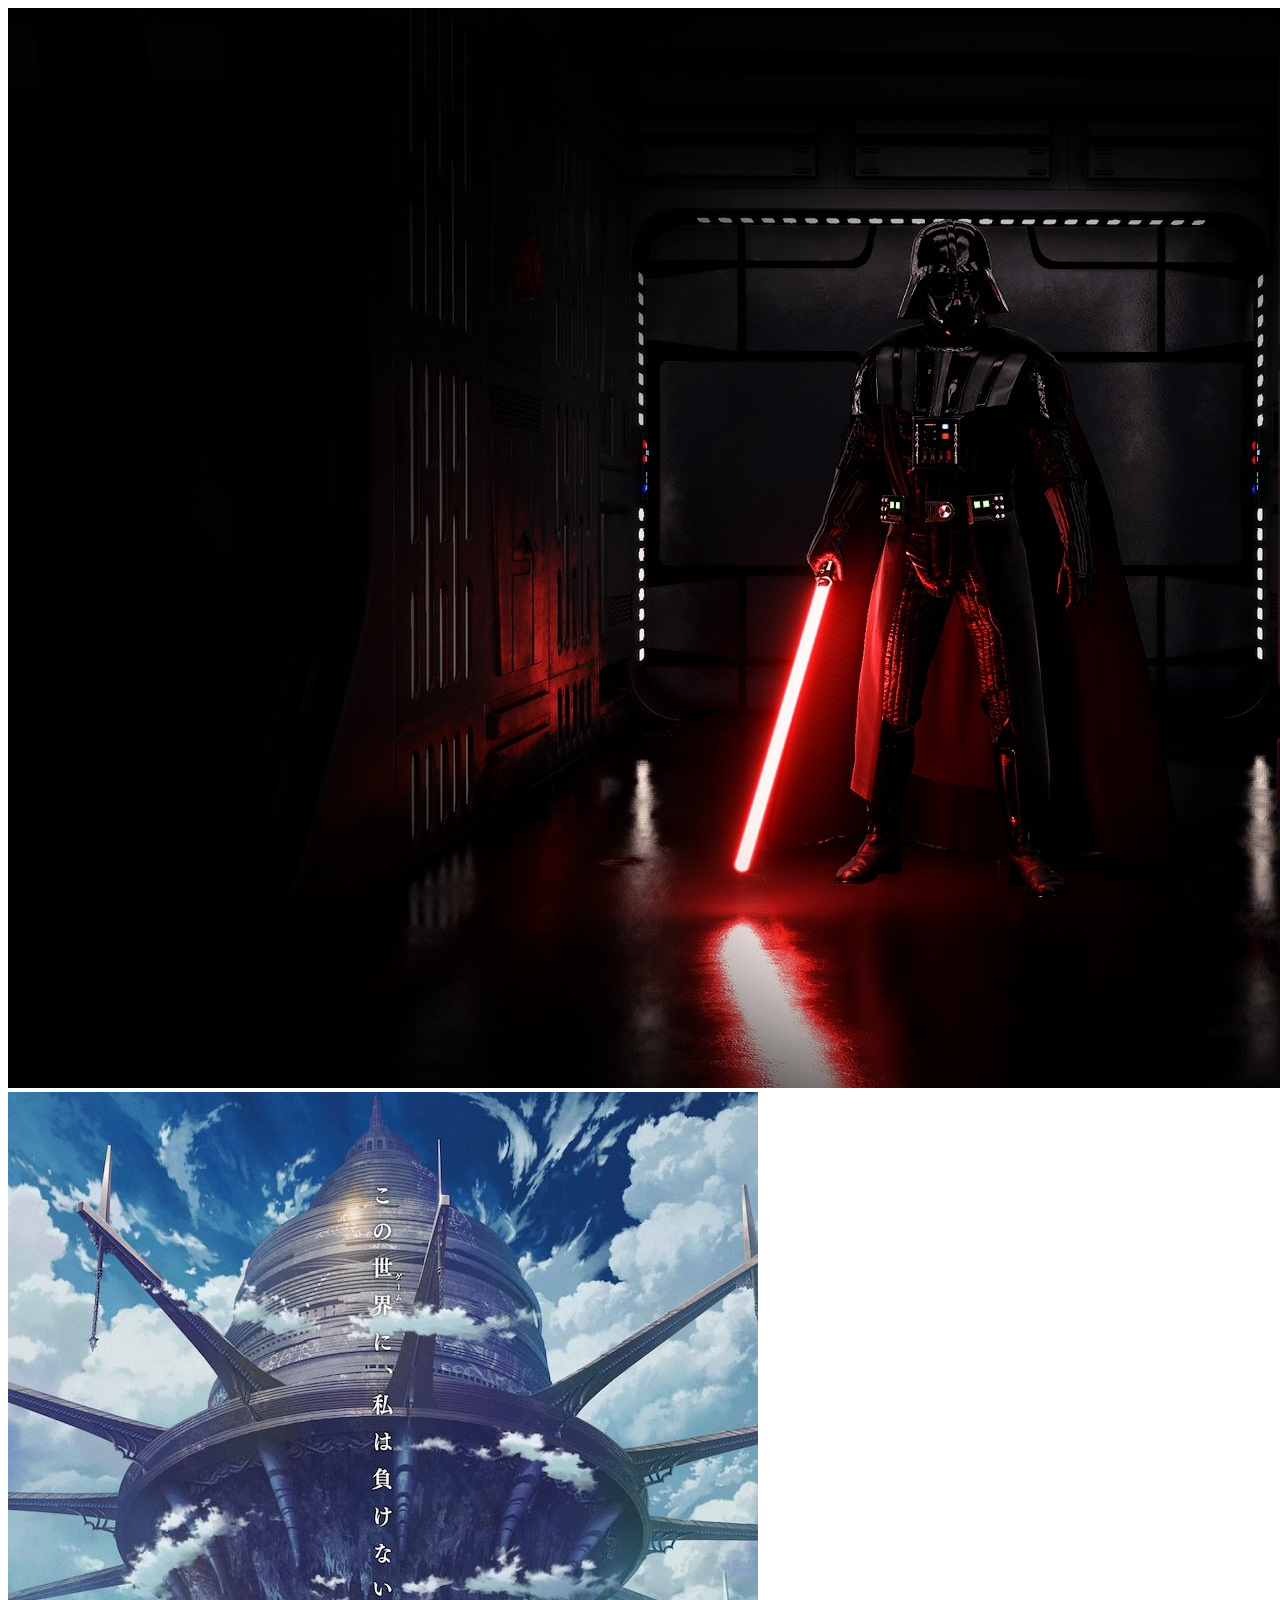
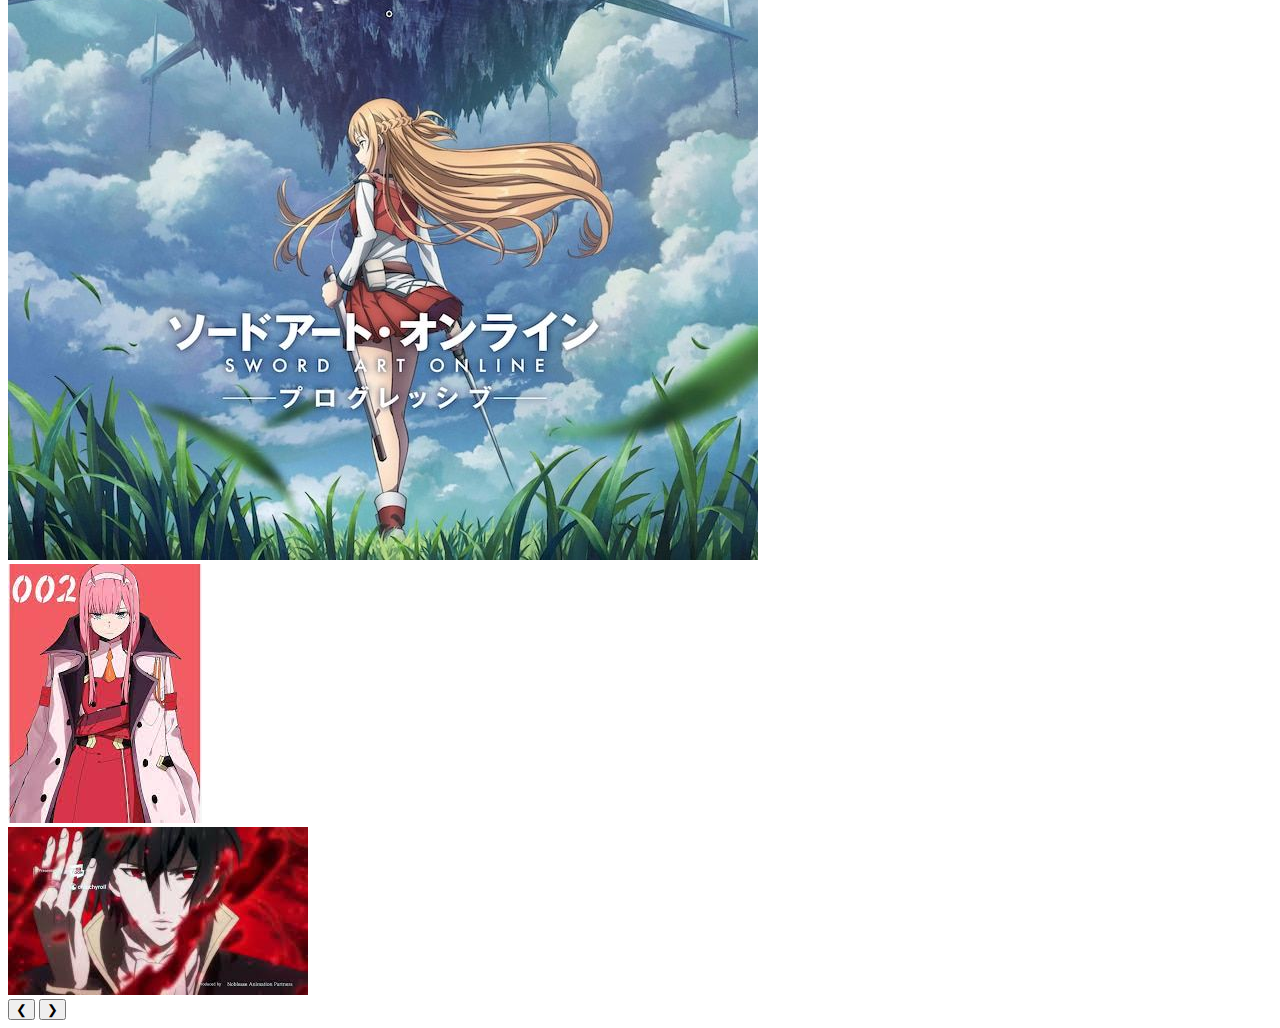
==== Web/Carouselle_HTML_CSS/Carousel.html @ 4dcbdda3 "début de caroussel en HTML/CSS et HTML/CSS/JS" ====
<!DOCTYPE html>

<html lang="fr">
    <head>
        <meta charset="UTF-8">
        <meta http-equiv="X-UA-Compatible" content="IE=edge">
        <meta name="viewport" content="width=device-width, initial-scale=1.0">
        <link rel="stylesheet" href="carousel.css">
        <title>Carouselle_HTML_CSS</title>
    </head>
    <body>
        <div class="carousel-container">
            <div class="carousel-slide">
              <img src="img/image1.jpg">
            </div>
            <div class="carousel-slide">
              <img src="img/image2.jpg">
            </div>
            <div class="carousel-slide">
              <img src="img/image3.jpg">
            </div>
            <div class="carousel-slide">
              <img src="img/image4.jpg">
            </div>
          </div>
          
          <button class="carousel-prev">&#10094;</button>
          <button class="carousel-next">&#10095;</button>
          
    </body>
</html>
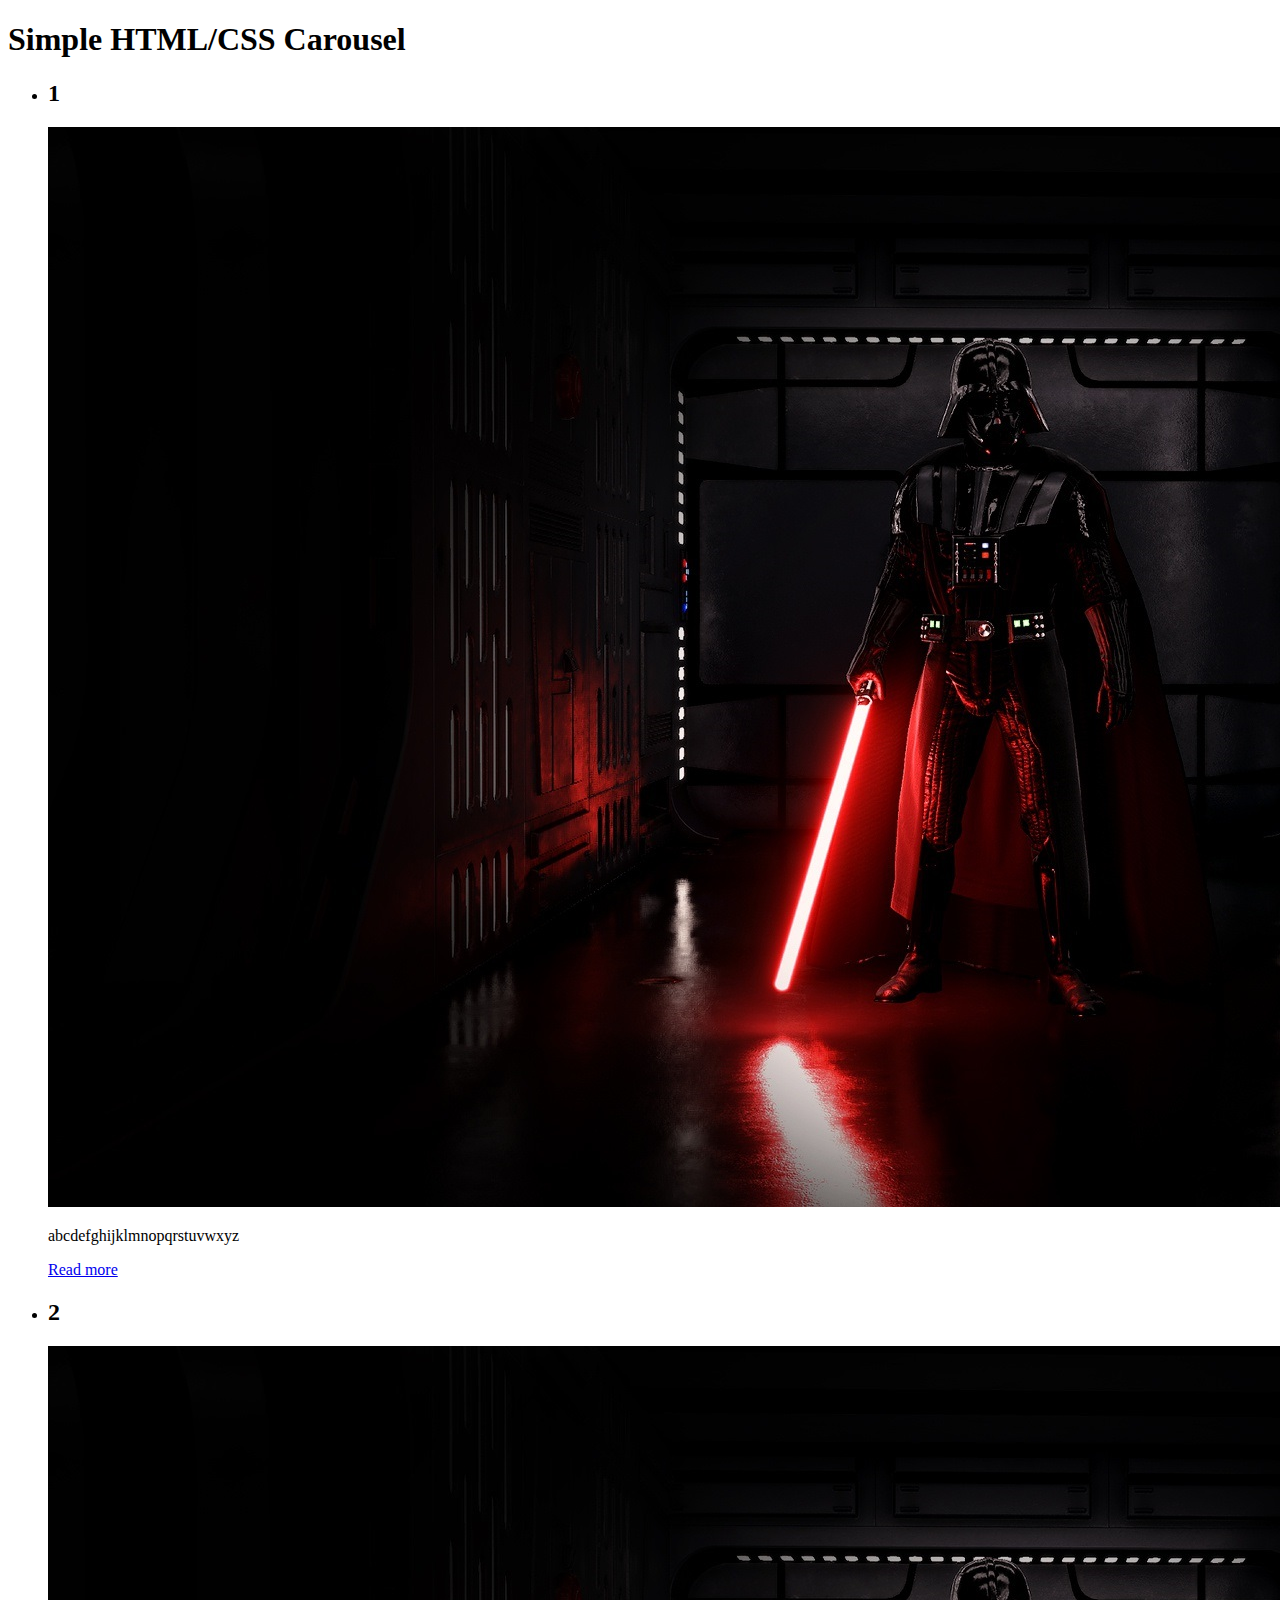
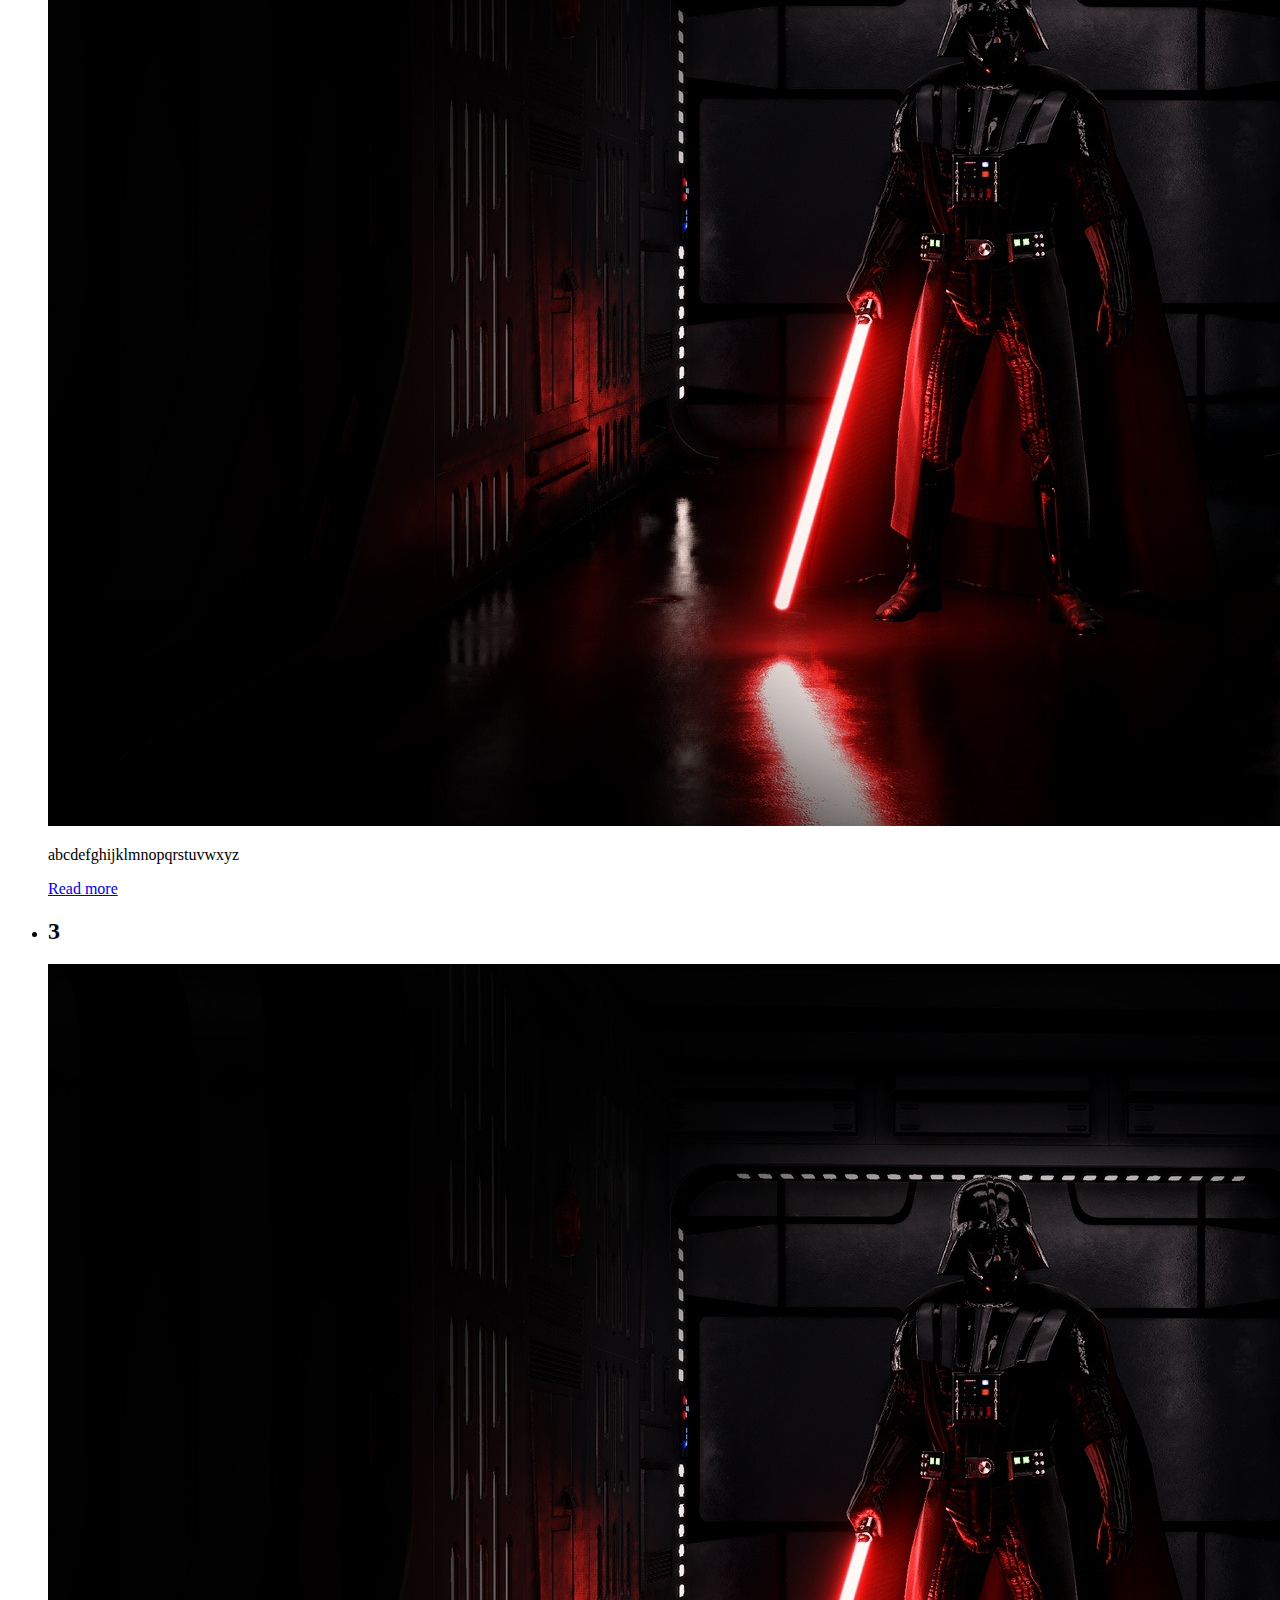
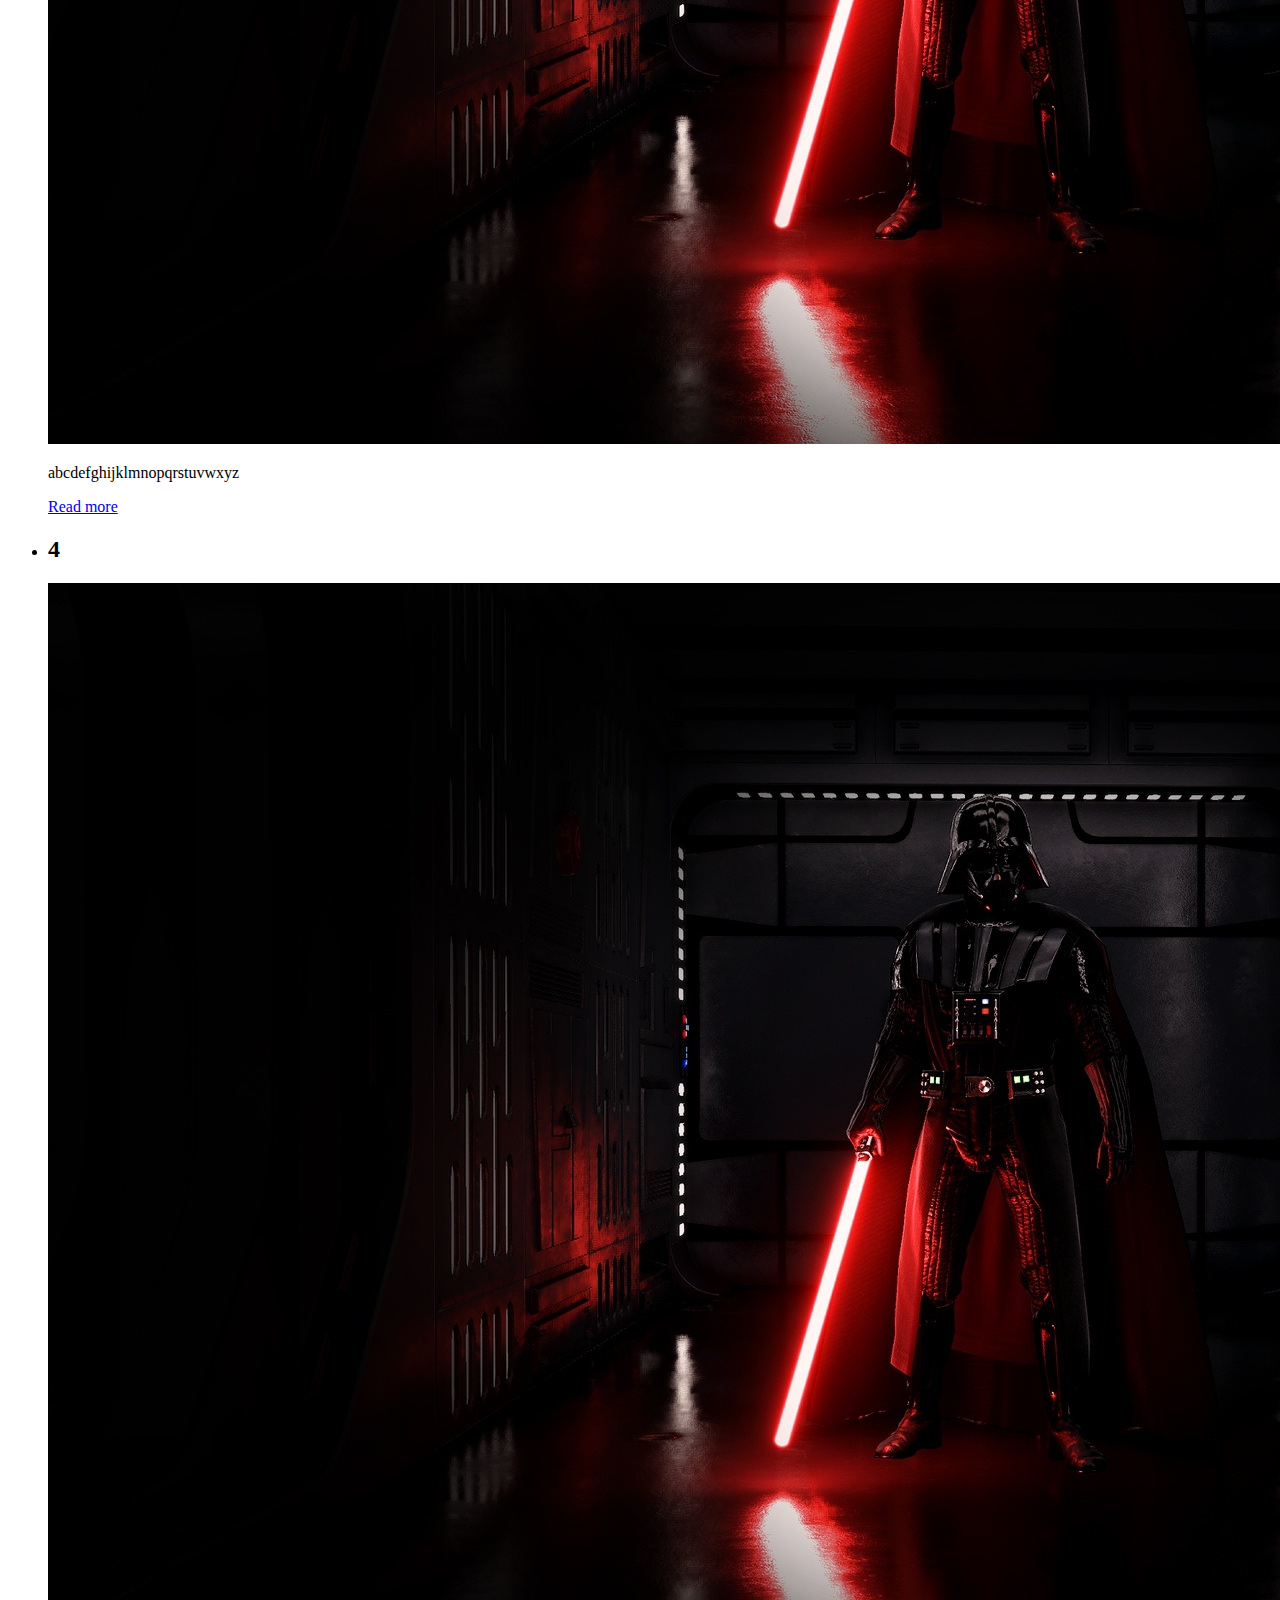
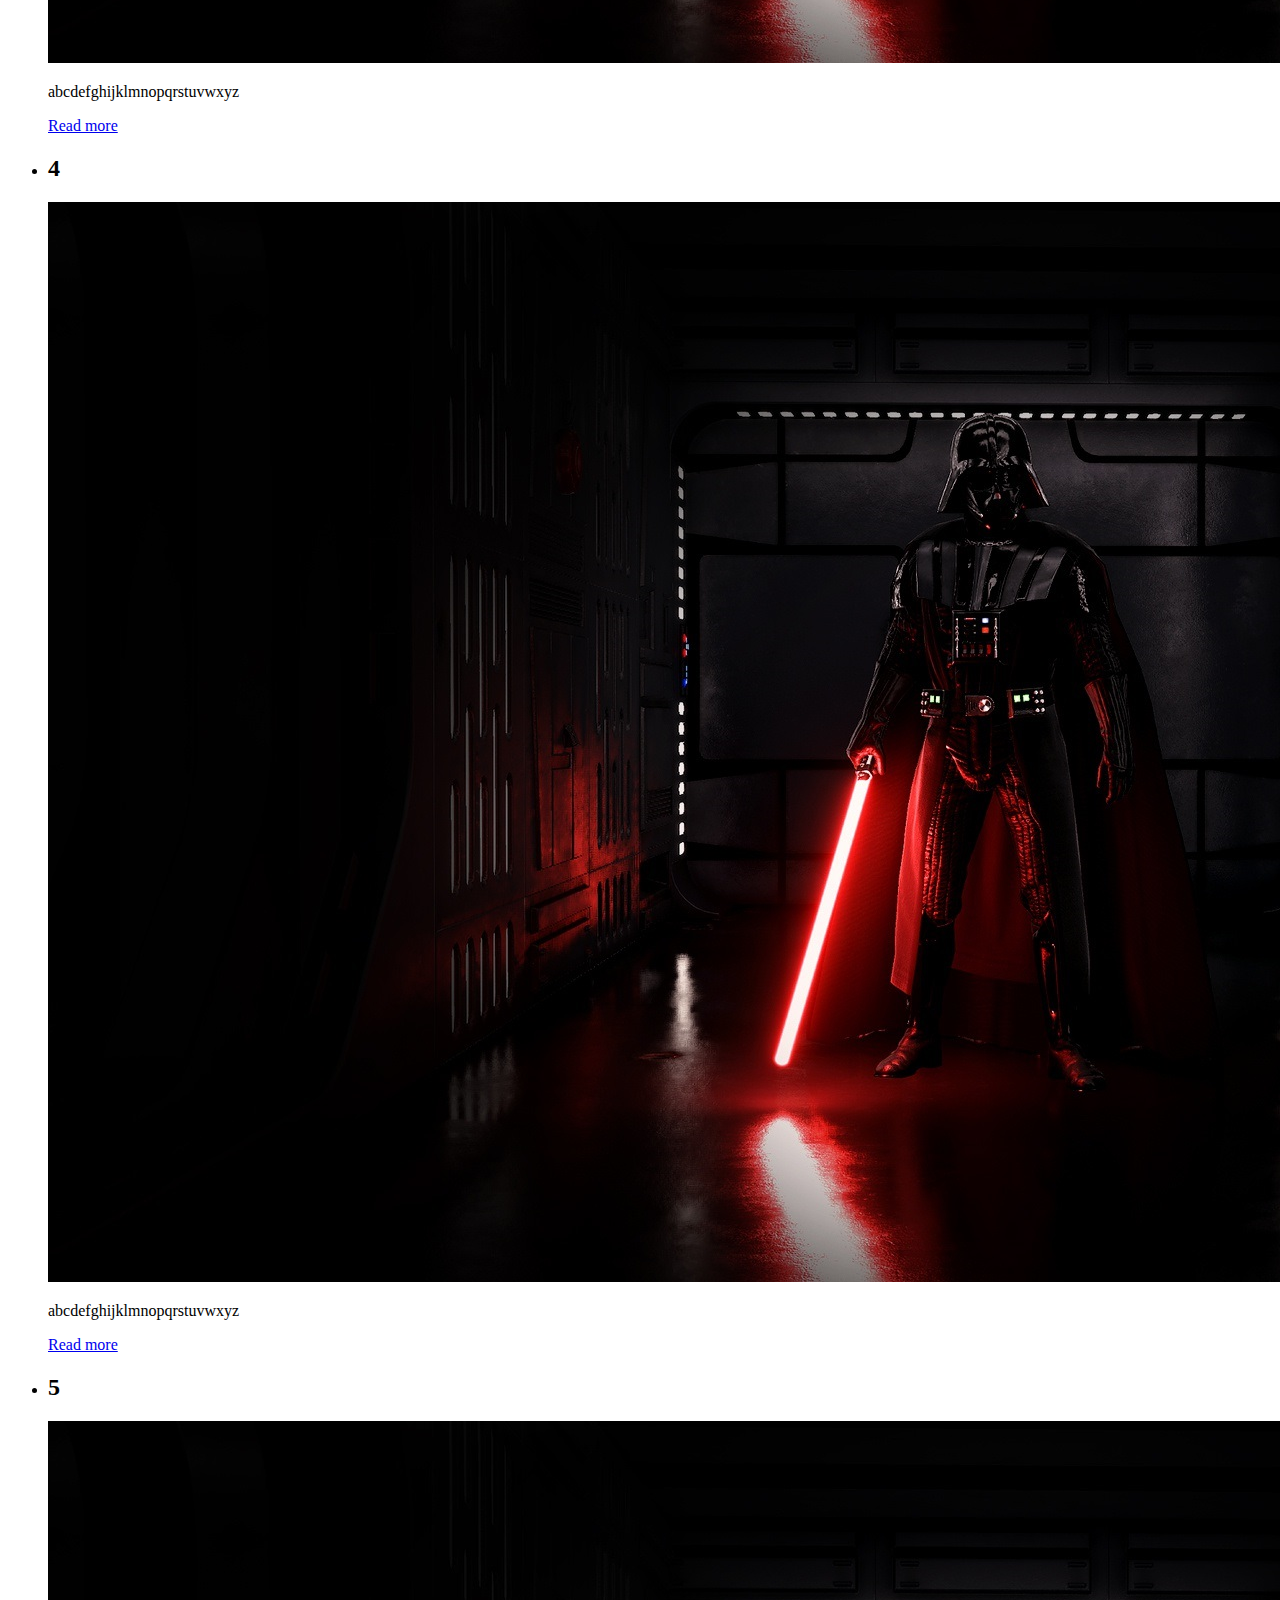
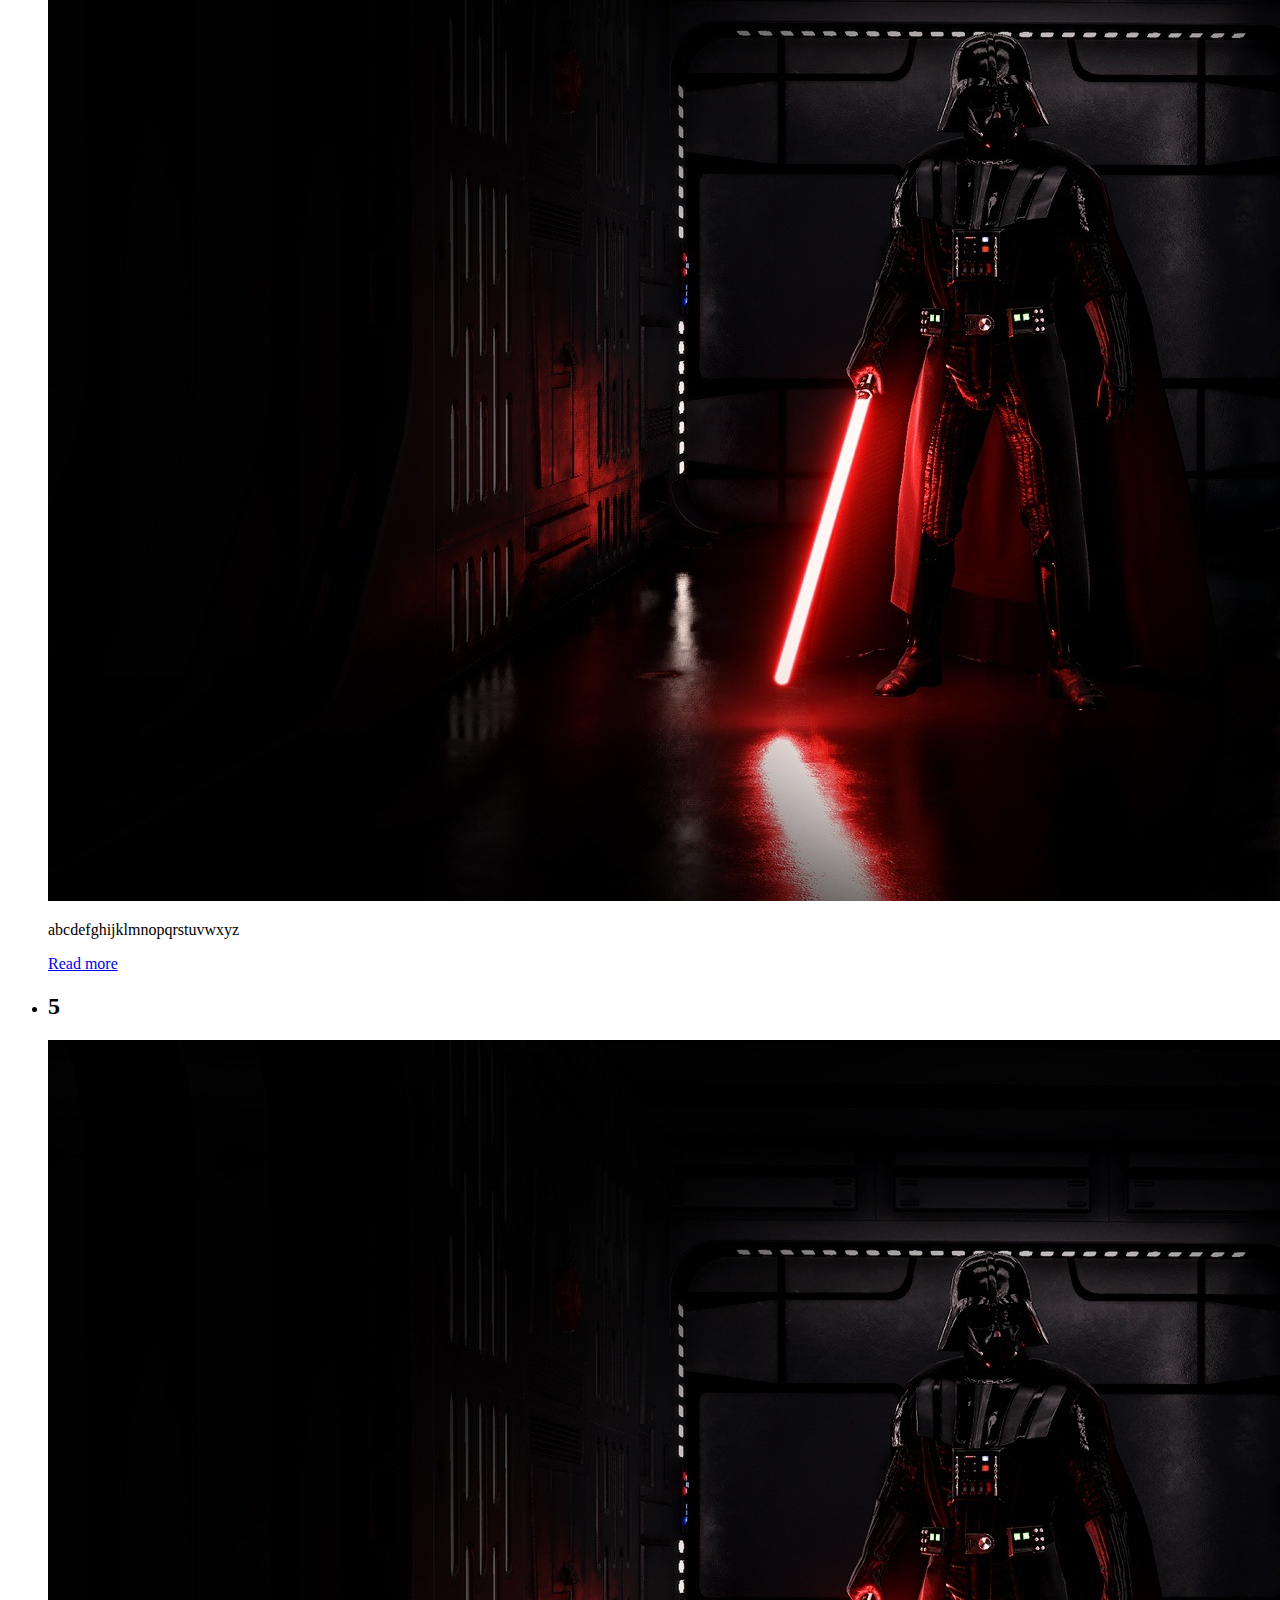
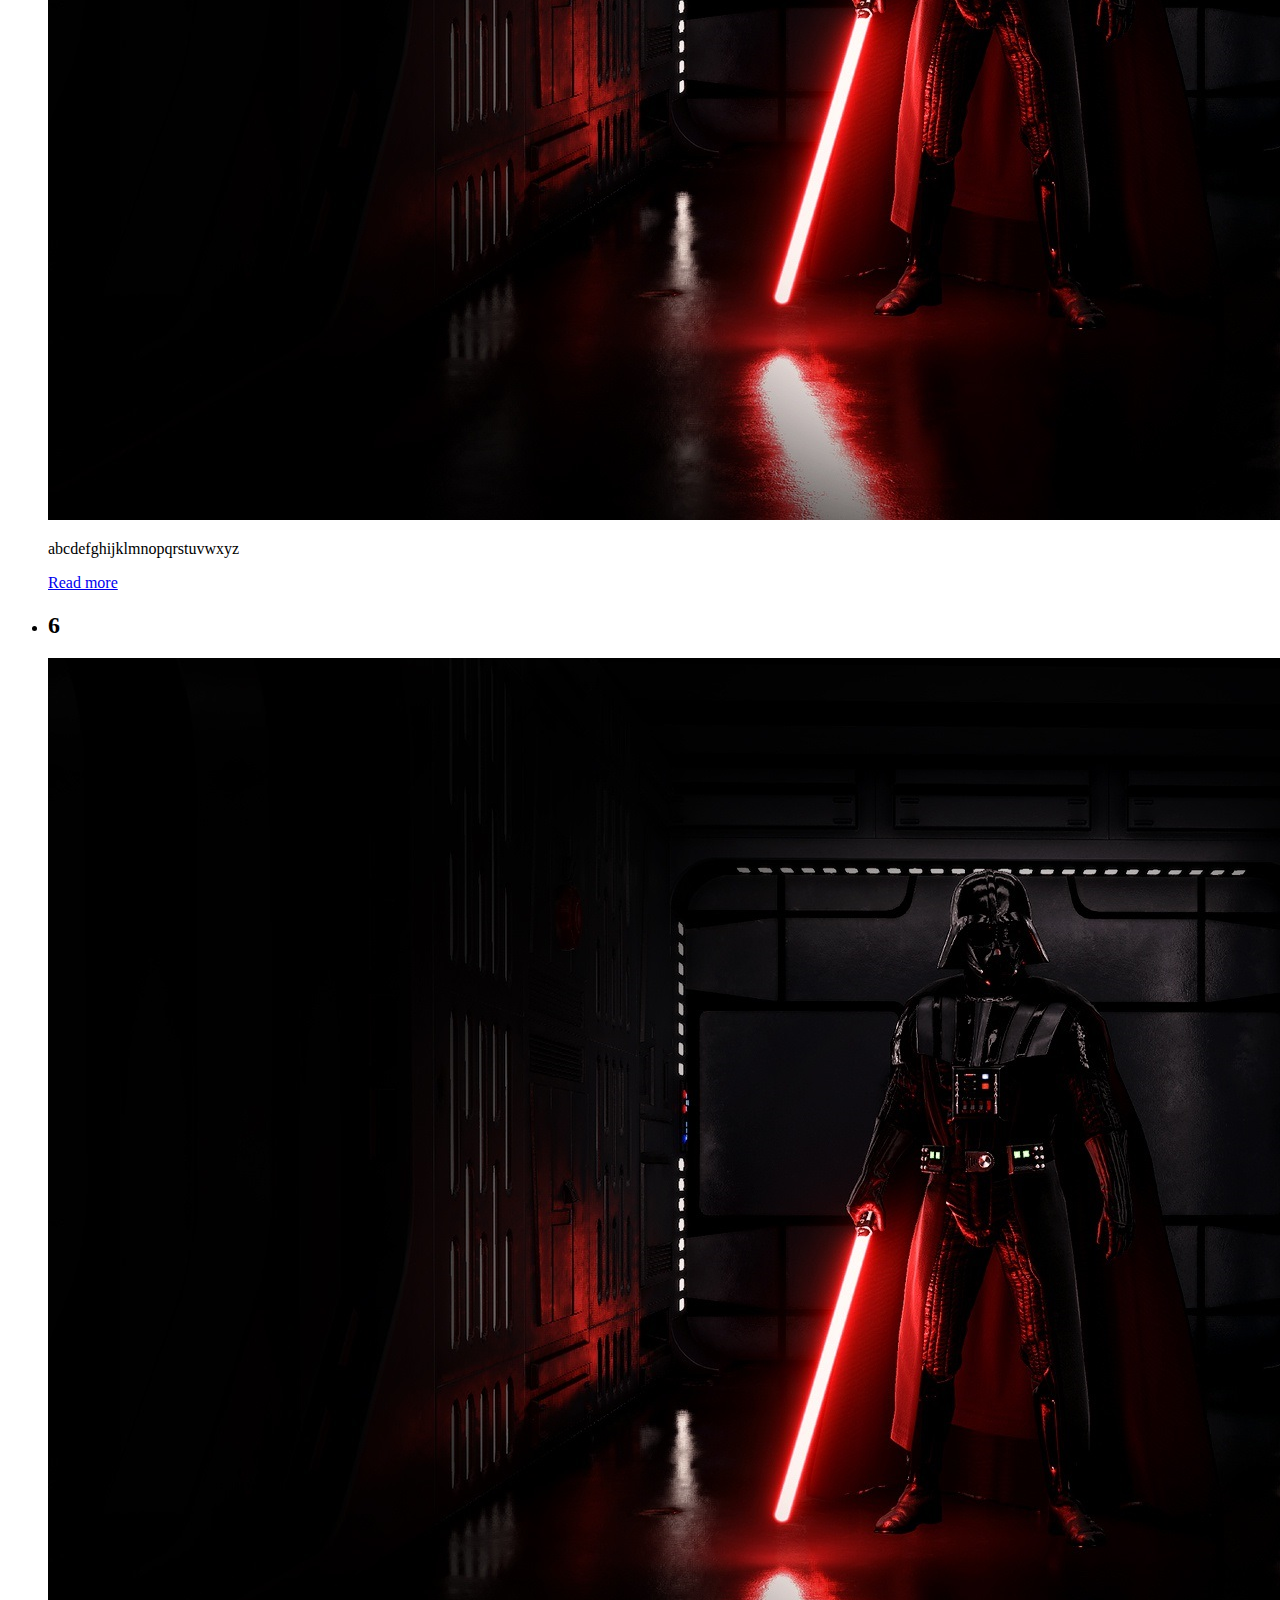
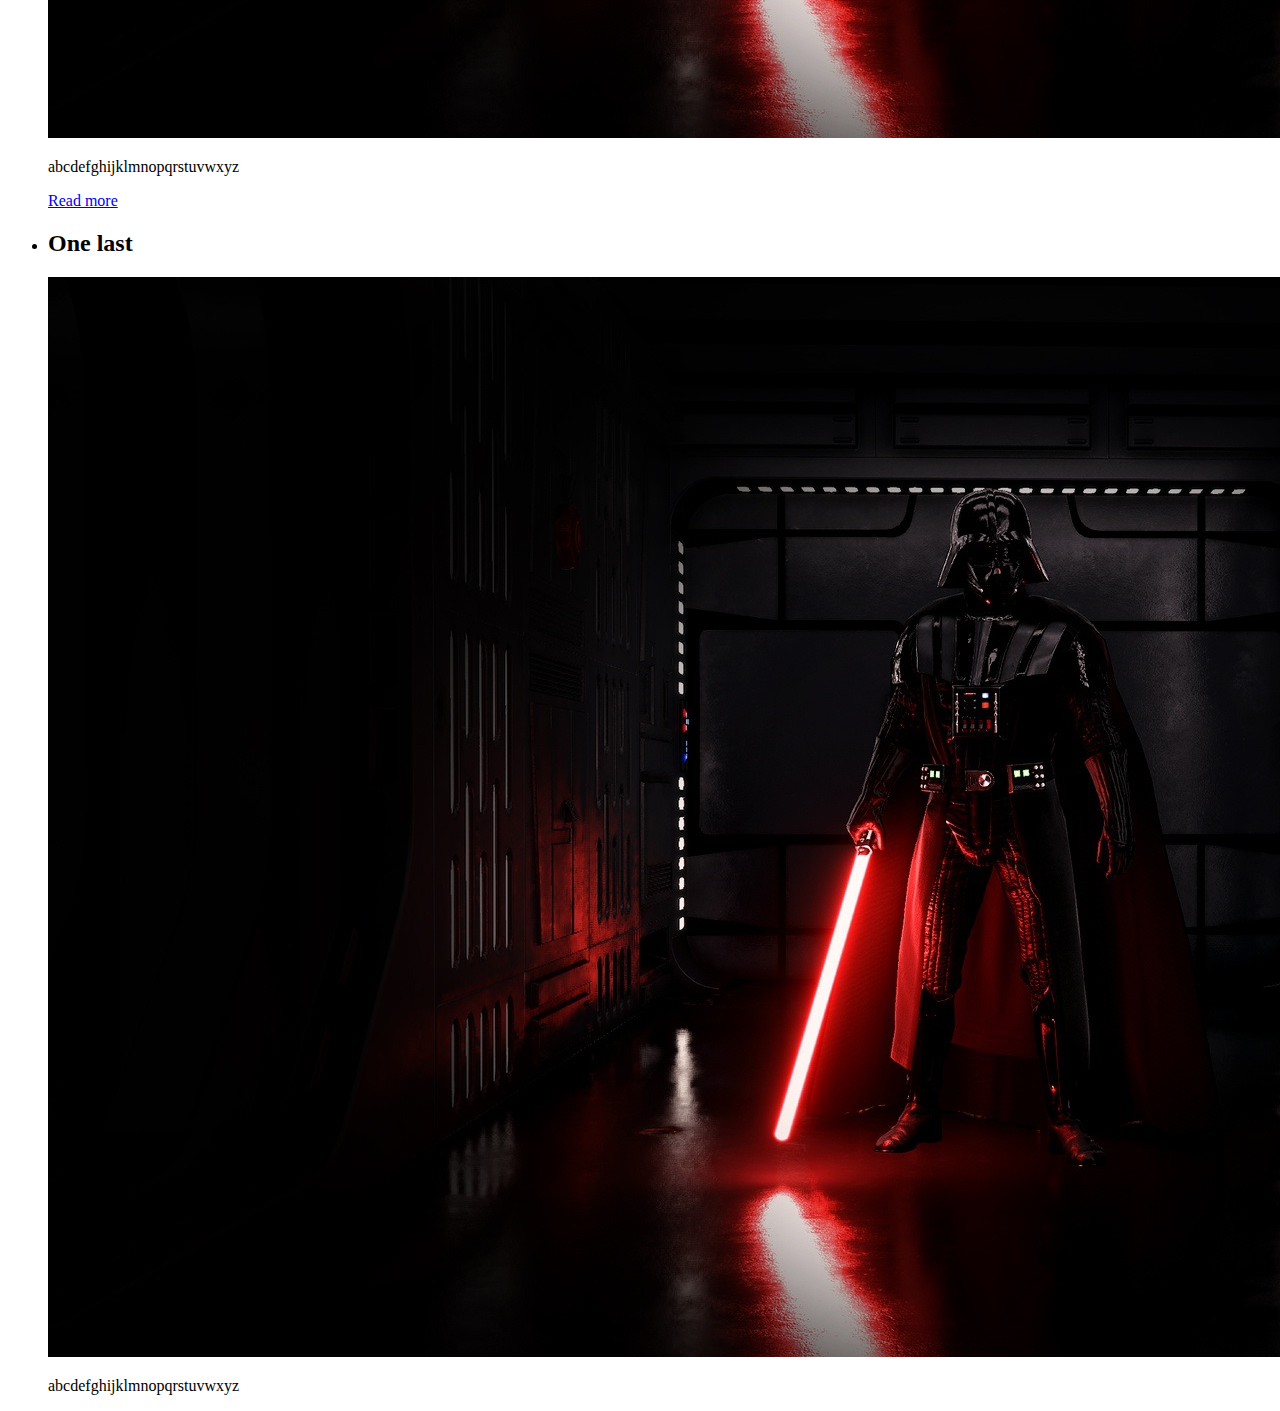
==== commit ce940918: "carrousel HTML CSS" ====
--- a/Web/Carouselle_HTML_CSS/Carousel.html
+++ b/Web/Carouselle_HTML_CSS/Carousel.html
@@ -9,23 +9,103 @@
         <title>Carouselle_HTML_CSS</title>
     </head>
     <body>
-        <div class="carousel-container">
-            <div class="carousel-slide">
-              <img src="img/image1.jpg">
-            </div>
-            <div class="carousel-slide">
-              <img src="img/image2.jpg">
-            </div>
-            <div class="carousel-slide">
-              <img src="img/image3.jpg">
-            </div>
-            <div class="carousel-slide">
-              <img src="img/image4.jpg">
-            </div>
-          </div>
-          
-          <button class="carousel-prev">&#10094;</button>
-          <button class="carousel-next">&#10095;</button>
-          
+      <header>
+        <h1>Simple HTML/CSS Carousel</h1>
+    </header>
+    <main>
+        <section class="carousel">
+            <ul class="carousel-items">
+                <li class="carousel-item">
+                    <div class="card">
+                        <h2 class="card-title">1</h2>
+                        <img src="img/image1.jpg" />
+                        <div class="card-content">
+                            <p>abcdefghijklmnopqrstuvwxyz</p>
+                            <a href="#" class="button">Read more</a>
+                        </div>
+                    </div>
+                </li>
+                <li class="carousel-item">
+                    <div class="card">
+                        <h2 class="card-title">2</h2>
+                        <img src="img/image1.jpg" />
+                        <div class="card-content">
+                            <p>abcdefghijklmnopqrstuvwxyz</p>
+                            <a href="#" class="button">Read more</a>
+                        </div>
+                    </div>
+                </li>
+                <li class="carousel-item">
+                    <div class="card">
+                        <h2 class="card-title">3</h2>
+                        <img src="img/image1.jpg" />
+                        <div class="card-content">
+                            <p>abcdefghijklmnopqrstuvwxyz</p>
+                            <a href="#" class="button">Read more</a>
+                        </div>
+                    </div>
+                </li>
+                <li class="carousel-item">
+                    <div class="card">
+                        <h2 class="card-title">4</h2>
+                        <img src="img/image1.jpg" />
+                        <div class="card-content">
+                            <p>abcdefghijklmnopqrstuvwxyz</p>
+                            <a href="#" class="button">Read more</a>
+                        </div>
+                    </div>
+                </li>
+                <li class="carousel-item">
+                    <div class="card">
+                        <h2 class="card-title">4</h2>
+                        <img src="img/image1.jpg" />
+                        <div class="card-content">
+                            <p>abcdefghijklmnopqrstuvwxyz</p>
+                            <a href="#" class="button">Read more</a>
+                        </div>
+                    </div>
+                </li>
+                <li class="carousel-item">
+                    <div class="card">
+                        <h2 class="card-title">5</h2>
+                        <img src="img/image1.jpg" />
+                        <div class="card-content">
+                            <p>abcdefghijklmnopqrstuvwxyz</p>
+                            <a href="#" class="button">Read more</a>
+                        </div>
+                    </div>
+                </li>
+                <li class="carousel-item">
+                    <div class="card">
+                        <h2 class="card-title">5</h2>
+                        <img src="img/image1.jpg" />
+                        <div class="card-content">
+                            <p>abcdefghijklmnopqrstuvwxyz</p>
+                            <a href="#" class="button">Read more</a>
+                        </div>
+                    </div>
+                </li>
+                <li class="carousel-item">
+                    <div class="card">
+                        <h2 class="card-title">6</h2>
+                        <img src="img/image1.jpg" />
+                        <div class="card-content">
+                            <p>abcdefghijklmnopqrstuvwxyz</p>
+                            <a href="#" class="button">Read more</a>
+                        </div>
+                    </div>
+                </li>
+                <li class="carousel-item">
+                    <div class="card">
+                        <h2 class="card-title">One last</h2>
+                        <img src="img/image1.jpg" />
+                        <div class="card-content">
+                            <p>abcdefghijklmnopqrstuvwxyz</p> 
+                        </div>
+                    </div>
+                </li>
+            </ul>
+        </section>
+      </main>
     </body>
 </html>